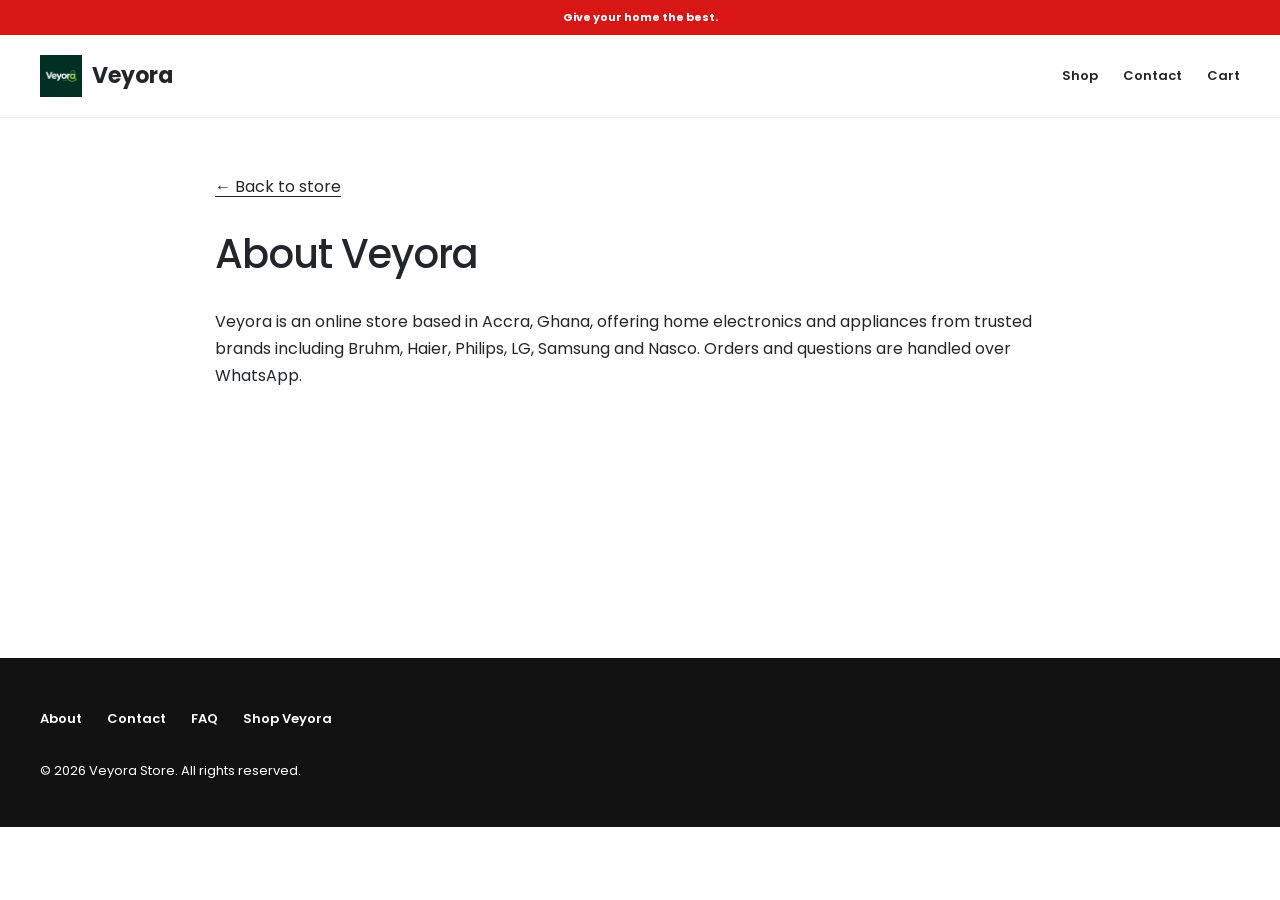
==== about.html @ 37ea5dc6 "Publish approved Veyora About copy" ====
<!doctype html><html lang="en"><head><meta charset="utf-8"><meta name="viewport" content="width=device-width,initial-scale=1"><title>About Veyora | Veyora</title><link rel="icon" href="/photo-dcedf36b.jpg"><link href="https://fonts.googleapis.com/css2?family=Poppins:wght@400;500;600;700&display=swap" rel="stylesheet"><style>*{box-sizing:border-box}body{margin:0;color:#22262a;background:#fff;font:400 16px/1.7 Poppins,Arial,sans-serif}.announcement{background:#d91616;color:white;text-align:center;font-size:11px;font-weight:700;padding:8px 15px}header{padding:20px max(20px,calc((100vw - 1200px)/2));border-bottom:1px solid #eee;display:flex;align-items:center;justify-content:space-between;gap:20px}.brand{display:flex;align-items:center;gap:10px;font-size:22px;font-weight:700}.brand img{width:42px;height:42px;object-fit:contain}a{color:inherit;text-decoration:none}a:hover{text-decoration:underline}nav{display:flex;gap:25px;font-size:13px;font-weight:600}main{max-width:900px;margin:auto;padding:55px 25px 80px;min-height:60vh}h1{font-size:40px;font-weight:500;line-height:1.2;letter-spacing:-1px;margin:30px 0}h2{font-size:20px;font-weight:600;margin:30px 0 10px}p{margin:0 0 20px}main a{text-decoration:underline;text-underline-offset:4px}footer{background:#121212;color:#fff;padding:50px max(25px,calc((100vw - 1200px)/2)) 25px}footer nav{flex-wrap:wrap;margin-bottom:30px}footer p{font-size:13px}:focus-visible{outline:2px solid #212529;outline-offset:4px}footer :focus-visible{outline-color:white}@media(max-width:767px){header{padding:15px}header nav{gap:12px;font-size:11px}.brand{font-size:17px}.brand img{width:30px;height:30px}main{padding:30px 20px 55px}h1{font-size:32px}nav{gap:18px}}@media(prefers-reduced-motion:no-preference){a{transition:color .15s}a:active{opacity:.75}}</style></head><body><div class="announcement">Give your home the best.</div><header><a class="brand" href="/"><img src="/photo-dcedf36b.jpg" alt="Veyora logo">Veyora</a><nav aria-label="Store navigation"><a href="/#shop">Shop</a><a href="/contact.html">Contact</a><a href="/?view=cart">Cart</a></nav></header><main><a href="/">← Back to store</a><h1>About Veyora</h1><p>Veyora is an online store based in Accra, Ghana, offering home electronics and appliances from trusted brands including Bruhm, Haier, Philips, LG, Samsung and Nasco. Orders and questions are handled over WhatsApp.</p></main><footer><nav aria-label="Store information"><a href="/about.html">About</a><a href="/contact.html">Contact</a><a href="/faq.html">FAQ</a><a href="/#shop">Shop Veyora</a></nav><p>© 2026 Veyora Store. All rights reserved.</p></footer></body></html>
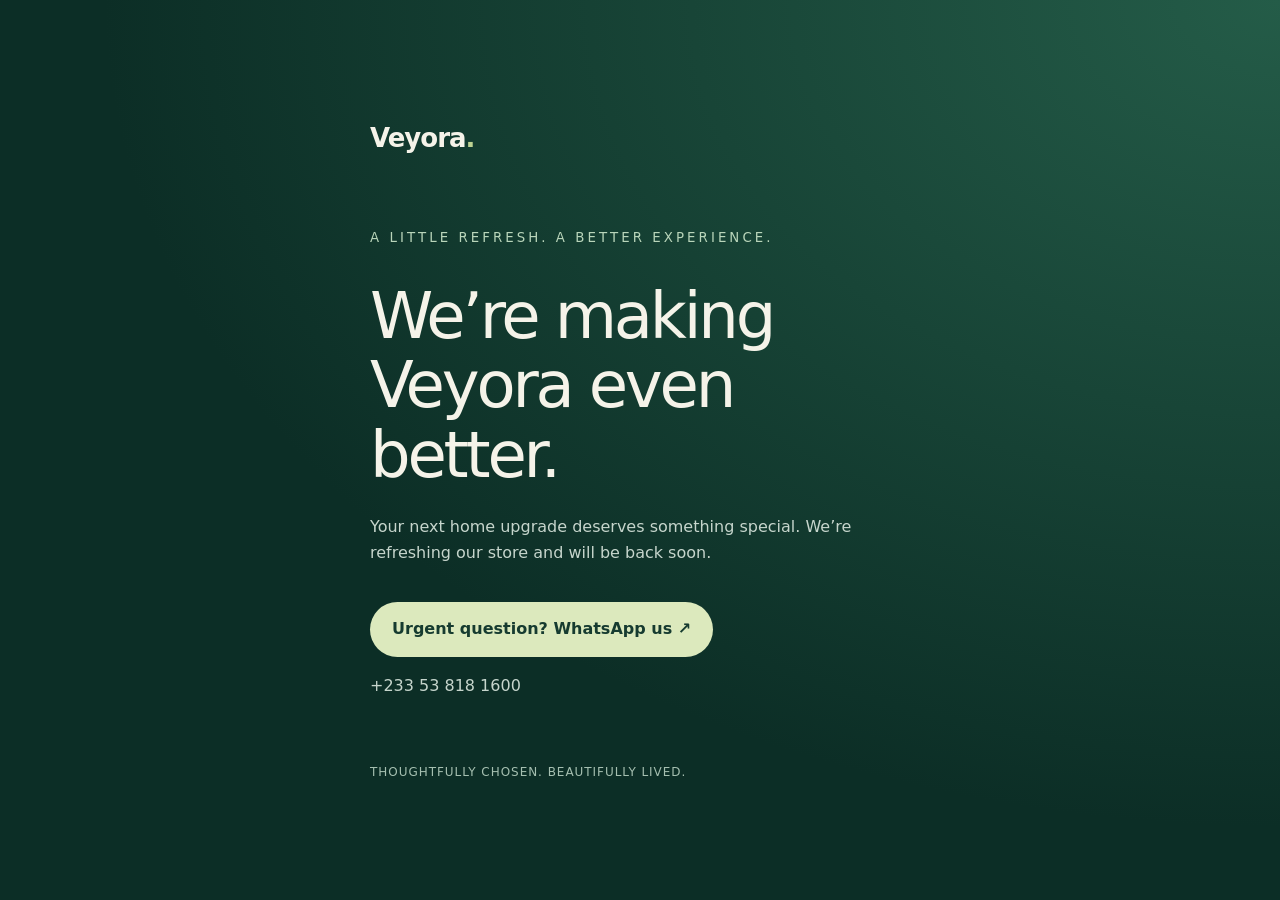
==== commit 2aa4745a: "Extend maintenance gate to about.html" ====
--- a/about.html
+++ b/about.html
@@ -1 +1 @@
-<!doctype html><html lang="en"><head><meta charset="utf-8"><meta name="viewport" content="width=device-width,initial-scale=1"><title>About Veyora | Veyora</title><link rel="icon" href="/photo-dcedf36b.jpg"><link href="https://fonts.googleapis.com/css2?family=Poppins:wght@400;500;600;700&display=swap" rel="stylesheet"><style>*{box-sizing:border-box}body{margin:0;color:#22262a;background:#fff;font:400 16px/1.7 Poppins,Arial,sans-serif}.announcement{background:#d91616;color:white;text-align:center;font-size:11px;font-weight:700;padding:8px 15px}header{padding:20px max(20px,calc((100vw - 1200px)/2));border-bottom:1px solid #eee;display:flex;align-items:center;justify-content:space-between;gap:20px}.brand{display:flex;align-items:center;gap:10px;font-size:22px;font-weight:700}.brand img{width:42px;height:42px;object-fit:contain}a{color:inherit;text-decoration:none}a:hover{text-decoration:underline}nav{display:flex;gap:25px;font-size:13px;font-weight:600}main{max-width:900px;margin:auto;padding:55px 25px 80px;min-height:60vh}h1{font-size:40px;font-weight:500;line-height:1.2;letter-spacing:-1px;margin:30px 0}h2{font-size:20px;font-weight:600;margin:30px 0 10px}p{margin:0 0 20px}main a{text-decoration:underline;text-underline-offset:4px}footer{background:#121212;color:#fff;padding:50px max(25px,calc((100vw - 1200px)/2)) 25px}footer nav{flex-wrap:wrap;margin-bottom:30px}footer p{font-size:13px}:focus-visible{outline:2px solid #212529;outline-offset:4px}footer :focus-visible{outline-color:white}@media(max-width:767px){header{padding:15px}header nav{gap:12px;font-size:11px}.brand{font-size:17px}.brand img{width:30px;height:30px}main{padding:30px 20px 55px}h1{font-size:32px}nav{gap:18px}}@media(prefers-reduced-motion:no-preference){a{transition:color .15s}a:active{opacity:.75}}</style></head><body><div class="announcement">Give your home the best.</div><header><a class="brand" href="/"><img src="/photo-dcedf36b.jpg" alt="Veyora logo">Veyora</a><nav aria-label="Store navigation"><a href="/#shop">Shop</a><a href="/contact.html">Contact</a><a href="/?view=cart">Cart</a></nav></header><main><a href="/">← Back to store</a><h1>About Veyora</h1><p>Veyora is an online store based in Accra, Ghana, offering home electronics and appliances from trusted brands including Bruhm, Haier, Philips, LG, Samsung and Nasco. Orders and questions are handled over WhatsApp.</p></main><footer><nav aria-label="Store information"><a href="/about.html">About</a><a href="/contact.html">Contact</a><a href="/faq.html">FAQ</a><a href="/#shop">Shop Veyora</a></nav><p>© 2026 Veyora Store. All rights reserved.</p></footer></body></html>
+<!doctype html><html lang="en"><head><script data-veyora-pause>(function(){let ok=false;try{if(new URLSearchParams(location.search).get("preview")==="bright")sessionStorage.setItem("veyora-preview","bright");ok=sessionStorage.getItem("veyora-preview")==="bright"}catch(e){ok=new URLSearchParams(location.search).get("preview")==="bright"}if(!ok){if("serviceWorker" in navigator)navigator.serviceWorker.register("/sw.js").then(r=>r.update()).catch(()=>{});document.write("<!doctype html><html lang=\"en\"><meta charset=\"utf-8\"><meta name=\"viewport\" content=\"width=device-width,initial-scale=1\"><meta name=\"theme-color\" content=\"#103e32\"><title>Veyora • Back soon</title><style>*{box-sizing:border-box}body{margin:0;background:#0c2e26;color:#f5f3e9;font:16px/1.65 system-ui,sans-serif;min-height:100dvh;display:grid;place-items:center;padding:28px;background:radial-gradient(ellipse at top right,#245c48,transparent 65%),#0c2e26}main{max-width:540px}small{letter-spacing:.23em;text-transform:uppercase;color:#b9d5ba}h1{font-size:clamp(36px,8vw,64px);line-height:1.08;letter-spacing:-.05em;font-weight:500;margin:32px 0 24px}p{color:#c6d5cc;max-width:32em}.brand{font-size:26px;font-weight:650;letter-spacing:-1px;margin-bottom:64px}a{display:inline-block;background:#dce9bd;color:#163b30;padding:14px 22px;border-radius:30px;text-decoration:none;font-weight:650;margin-top:20px}footer{font-size:12px;letter-spacing:.08em;margin-top:64px;color:#a5bfb0}</style><main><div class=\"brand\">Veyora<span style=\"color:#bdd292\">.</span></div><small>A little refresh. A better experience.</small><h1>We’re making Veyora even better.</h1><p>Your next home upgrade deserves something special. We’re refreshing our store and will be back soon.</p><a href=\"https://wa.me/233538181600\">Urgent question? WhatsApp us ↗</a><p>+233 53 818 1600</p><footer>THOUGHTFULLY CHOSEN. BEAUTIFULLY LIVED.</footer></main></html><plaintext hidden>")}})();</script><meta charset="utf-8"><meta name="viewport" content="width=device-width,initial-scale=1"><title>About Veyora | Veyora</title><link rel="icon" href="/photo-dcedf36b.jpg"><link href="https://fonts.googleapis.com/css2?family=Poppins:wght@400;500;600;700&display=swap" rel="stylesheet"><style>*{box-sizing:border-box}body{margin:0;color:#22262a;background:#fff;font:400 16px/1.7 Poppins,Arial,sans-serif}.announcement{background:#d91616;color:white;text-align:center;font-size:11px;font-weight:700;padding:8px 15px}header{padding:20px max(20px,calc((100vw - 1200px)/2));border-bottom:1px solid #eee;display:flex;align-items:center;justify-content:space-between;gap:20px}.brand{display:flex;align-items:center;gap:10px;font-size:22px;font-weight:700}.brand img{width:42px;height:42px;object-fit:contain}a{color:inherit;text-decoration:none}a:hover{text-decoration:underline}nav{display:flex;gap:25px;font-size:13px;font-weight:600}main{max-width:900px;margin:auto;padding:55px 25px 80px;min-height:60vh}h1{font-size:40px;font-weight:500;line-height:1.2;letter-spacing:-1px;margin:30px 0}h2{font-size:20px;font-weight:600;margin:30px 0 10px}p{margin:0 0 20px}main a{text-decoration:underline;text-underline-offset:4px}footer{background:#121212;color:#fff;padding:50px max(25px,calc((100vw - 1200px)/2)) 25px}footer nav{flex-wrap:wrap;margin-bottom:30px}footer p{font-size:13px}:focus-visible{outline:2px solid #212529;outline-offset:4px}footer :focus-visible{outline-color:white}@media(max-width:767px){header{padding:15px}header nav{gap:12px;font-size:11px}.brand{font-size:17px}.brand img{width:30px;height:30px}main{padding:30px 20px 55px}h1{font-size:32px}nav{gap:18px}}@media(prefers-reduced-motion:no-preference){a{transition:color .15s}a:active{opacity:.75}}</style></head><body><div class="announcement">Give your home the best.</div><header><a class="brand" href="/"><img src="/photo-dcedf36b.jpg" alt="Veyora logo">Veyora</a><nav aria-label="Store navigation"><a href="/#shop">Shop</a><a href="/contact.html">Contact</a><a href="/?view=cart">Cart</a></nav></header><main><a href="/">← Back to store</a><h1>About Veyora</h1><p>Veyora is an online store based in Accra, Ghana, offering home electronics and appliances from trusted brands including Bruhm, Haier, Philips, LG, Samsung and Nasco. Orders and questions are handled over WhatsApp.</p></main><footer><nav aria-label="Store information"><a href="/about.html">About</a><a href="/contact.html">Contact</a><a href="/faq.html">FAQ</a><a href="/#shop">Shop Veyora</a></nav><p>© 2026 Veyora Store. All rights reserved.</p></footer></body></html>
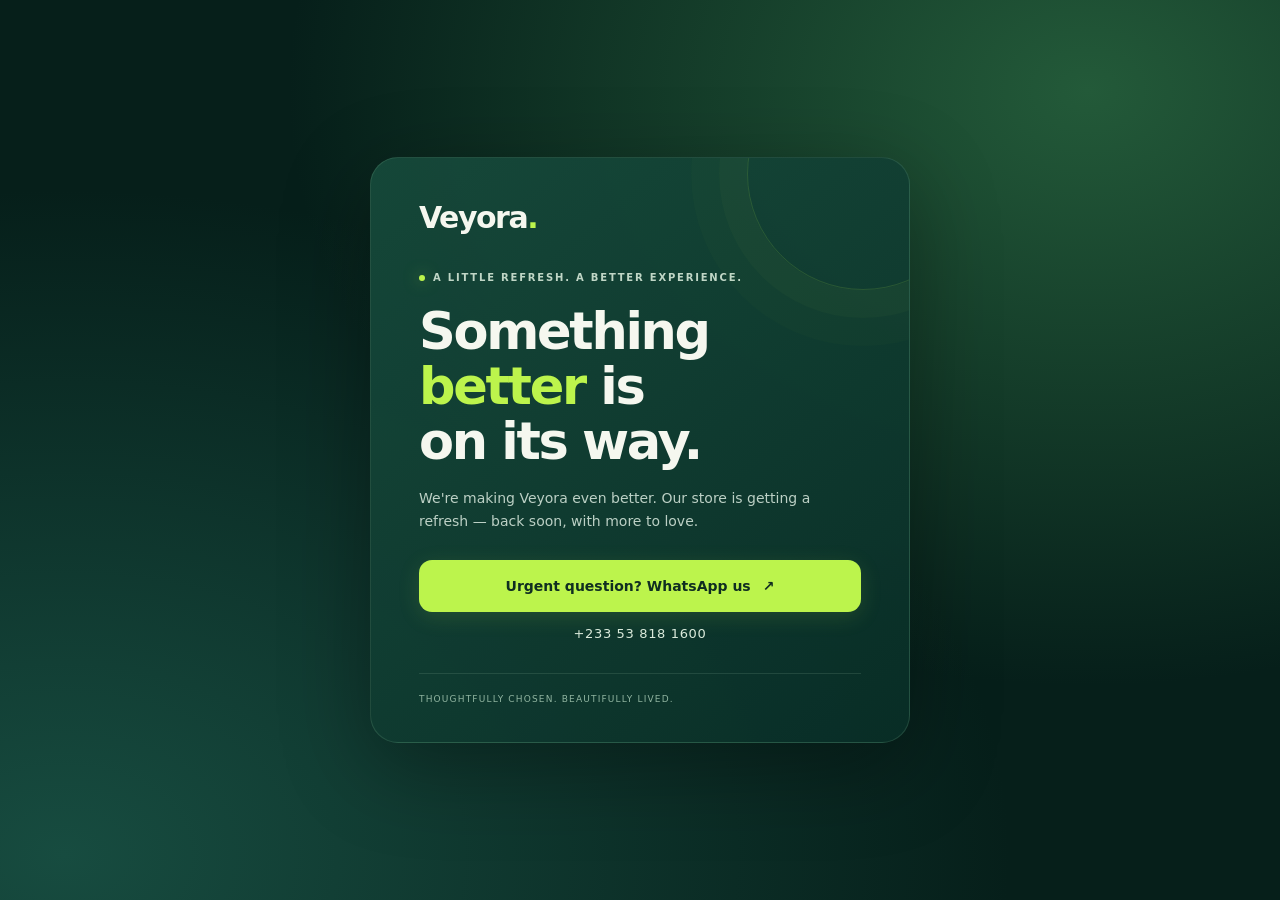
==== commit 2891ca17: "Apply refreshed holding design to about.html" ====
--- a/about.html
+++ b/about.html
@@ -1 +1 @@
-<!doctype html><html lang="en"><head><script data-veyora-pause>(function(){let ok=false;try{if(new URLSearchParams(location.search).get("preview")==="bright")sessionStorage.setItem("veyora-preview","bright");ok=sessionStorage.getItem("veyora-preview")==="bright"}catch(e){ok=new URLSearchParams(location.search).get("preview")==="bright"}if(!ok){if("serviceWorker" in navigator)navigator.serviceWorker.register("/sw.js").then(r=>r.update()).catch(()=>{});document.write("<!doctype html><html lang=\"en\"><meta charset=\"utf-8\"><meta name=\"viewport\" content=\"width=device-width,initial-scale=1\"><meta name=\"theme-color\" content=\"#103e32\"><title>Veyora • Back soon</title><style>*{box-sizing:border-box}body{margin:0;background:#0c2e26;color:#f5f3e9;font:16px/1.65 system-ui,sans-serif;min-height:100dvh;display:grid;place-items:center;padding:28px;background:radial-gradient(ellipse at top right,#245c48,transparent 65%),#0c2e26}main{max-width:540px}small{letter-spacing:.23em;text-transform:uppercase;color:#b9d5ba}h1{font-size:clamp(36px,8vw,64px);line-height:1.08;letter-spacing:-.05em;font-weight:500;margin:32px 0 24px}p{color:#c6d5cc;max-width:32em}.brand{font-size:26px;font-weight:650;letter-spacing:-1px;margin-bottom:64px}a{display:inline-block;background:#dce9bd;color:#163b30;padding:14px 22px;border-radius:30px;text-decoration:none;font-weight:650;margin-top:20px}footer{font-size:12px;letter-spacing:.08em;margin-top:64px;color:#a5bfb0}</style><main><div class=\"brand\">Veyora<span style=\"color:#bdd292\">.</span></div><small>A little refresh. A better experience.</small><h1>We’re making Veyora even better.</h1><p>Your next home upgrade deserves something special. We’re refreshing our store and will be back soon.</p><a href=\"https://wa.me/233538181600\">Urgent question? WhatsApp us ↗</a><p>+233 53 818 1600</p><footer>THOUGHTFULLY CHOSEN. BEAUTIFULLY LIVED.</footer></main></html><plaintext hidden>")}})();</script><meta charset="utf-8"><meta name="viewport" content="width=device-width,initial-scale=1"><title>About Veyora | Veyora</title><link rel="icon" href="/photo-dcedf36b.jpg"><link href="https://fonts.googleapis.com/css2?family=Poppins:wght@400;500;600;700&display=swap" rel="stylesheet"><style>*{box-sizing:border-box}body{margin:0;color:#22262a;background:#fff;font:400 16px/1.7 Poppins,Arial,sans-serif}.announcement{background:#d91616;color:white;text-align:center;font-size:11px;font-weight:700;padding:8px 15px}header{padding:20px max(20px,calc((100vw - 1200px)/2));border-bottom:1px solid #eee;display:flex;align-items:center;justify-content:space-between;gap:20px}.brand{display:flex;align-items:center;gap:10px;font-size:22px;font-weight:700}.brand img{width:42px;height:42px;object-fit:contain}a{color:inherit;text-decoration:none}a:hover{text-decoration:underline}nav{display:flex;gap:25px;font-size:13px;font-weight:600}main{max-width:900px;margin:auto;padding:55px 25px 80px;min-height:60vh}h1{font-size:40px;font-weight:500;line-height:1.2;letter-spacing:-1px;margin:30px 0}h2{font-size:20px;font-weight:600;margin:30px 0 10px}p{margin:0 0 20px}main a{text-decoration:underline;text-underline-offset:4px}footer{background:#121212;color:#fff;padding:50px max(25px,calc((100vw - 1200px)/2)) 25px}footer nav{flex-wrap:wrap;margin-bottom:30px}footer p{font-size:13px}:focus-visible{outline:2px solid #212529;outline-offset:4px}footer :focus-visible{outline-color:white}@media(max-width:767px){header{padding:15px}header nav{gap:12px;font-size:11px}.brand{font-size:17px}.brand img{width:30px;height:30px}main{padding:30px 20px 55px}h1{font-size:32px}nav{gap:18px}}@media(prefers-reduced-motion:no-preference){a{transition:color .15s}a:active{opacity:.75}}</style></head><body><div class="announcement">Give your home the best.</div><header><a class="brand" href="/"><img src="/photo-dcedf36b.jpg" alt="Veyora logo">Veyora</a><nav aria-label="Store navigation"><a href="/#shop">Shop</a><a href="/contact.html">Contact</a><a href="/?view=cart">Cart</a></nav></header><main><a href="/">← Back to store</a><h1>About Veyora</h1><p>Veyora is an online store based in Accra, Ghana, offering home electronics and appliances from trusted brands including Bruhm, Haier, Philips, LG, Samsung and Nasco. Orders and questions are handled over WhatsApp.</p></main><footer><nav aria-label="Store information"><a href="/about.html">About</a><a href="/contact.html">Contact</a><a href="/faq.html">FAQ</a><a href="/#shop">Shop Veyora</a></nav><p>© 2026 Veyora Store. All rights reserved.</p></footer></body></html>
+<!doctype html><html lang="en"><head><script data-veyora-pause>(function(){let ok=false;try{if(new URLSearchParams(location.search).get("preview")==="bright")sessionStorage.setItem("veyora-preview","bright");ok=sessionStorage.getItem("veyora-preview")==="bright"}catch(e){ok=new URLSearchParams(location.search).get("preview")==="bright"}if(!ok){if("serviceWorker" in navigator)navigator.serviceWorker.register("/sw.js").then(r=>r.update()).catch(()=>{});document.write("<!doctype html><html lang=\"en\"><head><meta charset=\"utf-8\"><meta name=\"viewport\" content=\"width=device-width,initial-scale=1\"><meta name=\"theme-color\" content=\"#082e25\"><title>Veyora • Back soon</title><style>*{box-sizing:border-box}body{margin:0;min-height:100dvh;padding:24px 18px;display:grid;place-items:center;background:radial-gradient(ellipse at 85% 10%,#235a39 0,transparent 52%),radial-gradient(ellipse at 5% 95%,#174c40 0,transparent 55%),#061f1a;color:#f5f7ef;font:16px/1.6 system-ui,-apple-system,Segoe UI,sans-serif}main{width:100%;max-width:540px;padding:36px clamp(24px,6vw,48px);border:1px solid #72a88638;border-radius:28px;background:linear-gradient(140deg,#174b3ce8,#092e27e8);box-shadow:0 24px 90px #0005;position:relative;overflow:hidden}main:before{content:\"\";position:absolute;right:-70px;top:-100px;width:230px;height:230px;border:1px solid #bcf44c24;border-radius:50%;box-shadow:0 0 0 28px #bcf44c06,0 0 0 56px #bcf44c04;pointer-events:none}.brand{font-size:30px;font-weight:750;letter-spacing:-1.5px;margin-bottom:28px}.brand span{color:#bcf44c}.status{display:flex;align-items:center;gap:8px;font-size:10px;font-weight:700;letter-spacing:.18em;text-transform:uppercase;color:#c0d6c6}.status:before{content:\"\";width:6px;height:6px;border-radius:50%;background:#bcf44c;box-shadow:0 0 15px #bcf44c88}h1{font-size:clamp(34px,7.5vw,51px);line-height:1.08;letter-spacing:-.045em;font-weight:600;margin:18px 0}h1 em{font-style:normal;color:#bcf44c}p{color:#bcd0c5;margin:0;font-size:14px;max-width:34em}a{display:flex;justify-content:center;align-items:center;gap:12px;min-height:52px;padding:13px 18px;margin-top:28px;background:#bcf44c;color:#102e21;border-radius:13px;text-decoration:none;font-size:14px;font-weight:750;box-shadow:0 5px 22px #b8ef4020}a:focus-visible{outline:3px solid #fff;outline-offset:4px}.phone{text-align:center;margin-top:12px;font-size:13px;letter-spacing:.05em;color:#daeadb}footer{border-top:1px solid #a4c8ae26;margin-top:28px;padding-top:18px;font-size:9px;letter-spacing:.13em;color:#91b5a1;text-transform:uppercase}@media(max-width:350px){main{padding:28px 22px}.brand{margin-bottom:24px}h1{font-size:34px}.status{font-size:9px;letter-spacing:.12em}}</style></head><body><main><div class=\"brand\">Veyora<span>.</span></div><div class=\"status\">A little refresh. A better experience.</div><h1>Something<br><em>better</em> is<br>on its way.</h1><p>We're making Veyora even better. Our store is getting a refresh — back soon, with more to love.</p><a href=\"https://wa.me/233538181600\">Urgent question? WhatsApp us <span aria-hidden=\"true\">↗</span></a><p class=\"phone\">+233 53 818 1600</p><footer>Thoughtfully chosen. Beautifully lived.</footer></main></body></html><plaintext hidden>")}})();</script><meta charset="utf-8"><meta name="viewport" content="width=device-width,initial-scale=1"><title>About Veyora | Veyora</title><link rel="icon" href="/photo-dcedf36b.jpg"><link href="https://fonts.googleapis.com/css2?family=Poppins:wght@400;500;600;700&display=swap" rel="stylesheet"><style>*{box-sizing:border-box}body{margin:0;color:#22262a;background:#fff;font:400 16px/1.7 Poppins,Arial,sans-serif}.announcement{background:#d91616;color:white;text-align:center;font-size:11px;font-weight:700;padding:8px 15px}header{padding:20px max(20px,calc((100vw - 1200px)/2));border-bottom:1px solid #eee;display:flex;align-items:center;justify-content:space-between;gap:20px}.brand{display:flex;align-items:center;gap:10px;font-size:22px;font-weight:700}.brand img{width:42px;height:42px;object-fit:contain}a{color:inherit;text-decoration:none}a:hover{text-decoration:underline}nav{display:flex;gap:25px;font-size:13px;font-weight:600}main{max-width:900px;margin:auto;padding:55px 25px 80px;min-height:60vh}h1{font-size:40px;font-weight:500;line-height:1.2;letter-spacing:-1px;margin:30px 0}h2{font-size:20px;font-weight:600;margin:30px 0 10px}p{margin:0 0 20px}main a{text-decoration:underline;text-underline-offset:4px}footer{background:#121212;color:#fff;padding:50px max(25px,calc((100vw - 1200px)/2)) 25px}footer nav{flex-wrap:wrap;margin-bottom:30px}footer p{font-size:13px}:focus-visible{outline:2px solid #212529;outline-offset:4px}footer :focus-visible{outline-color:white}@media(max-width:767px){header{padding:15px}header nav{gap:12px;font-size:11px}.brand{font-size:17px}.brand img{width:30px;height:30px}main{padding:30px 20px 55px}h1{font-size:32px}nav{gap:18px}}@media(prefers-reduced-motion:no-preference){a{transition:color .15s}a:active{opacity:.75}}</style></head><body><div class="announcement">Give your home the best.</div><header><a class="brand" href="/"><img src="/photo-dcedf36b.jpg" alt="Veyora logo">Veyora</a><nav aria-label="Store navigation"><a href="/#shop">Shop</a><a href="/contact.html">Contact</a><a href="/?view=cart">Cart</a></nav></header><main><a href="/">← Back to store</a><h1>About Veyora</h1><p>Veyora is an online store based in Accra, Ghana, offering home electronics and appliances from trusted brands including Bruhm, Haier, Philips, LG, Samsung and Nasco. Orders and questions are handled over WhatsApp.</p></main><footer><nav aria-label="Store information"><a href="/about.html">About</a><a href="/contact.html">Contact</a><a href="/faq.html">FAQ</a><a href="/#shop">Shop Veyora</a></nav><p>© 2026 Veyora Store. All rights reserved.</p></footer></body></html>
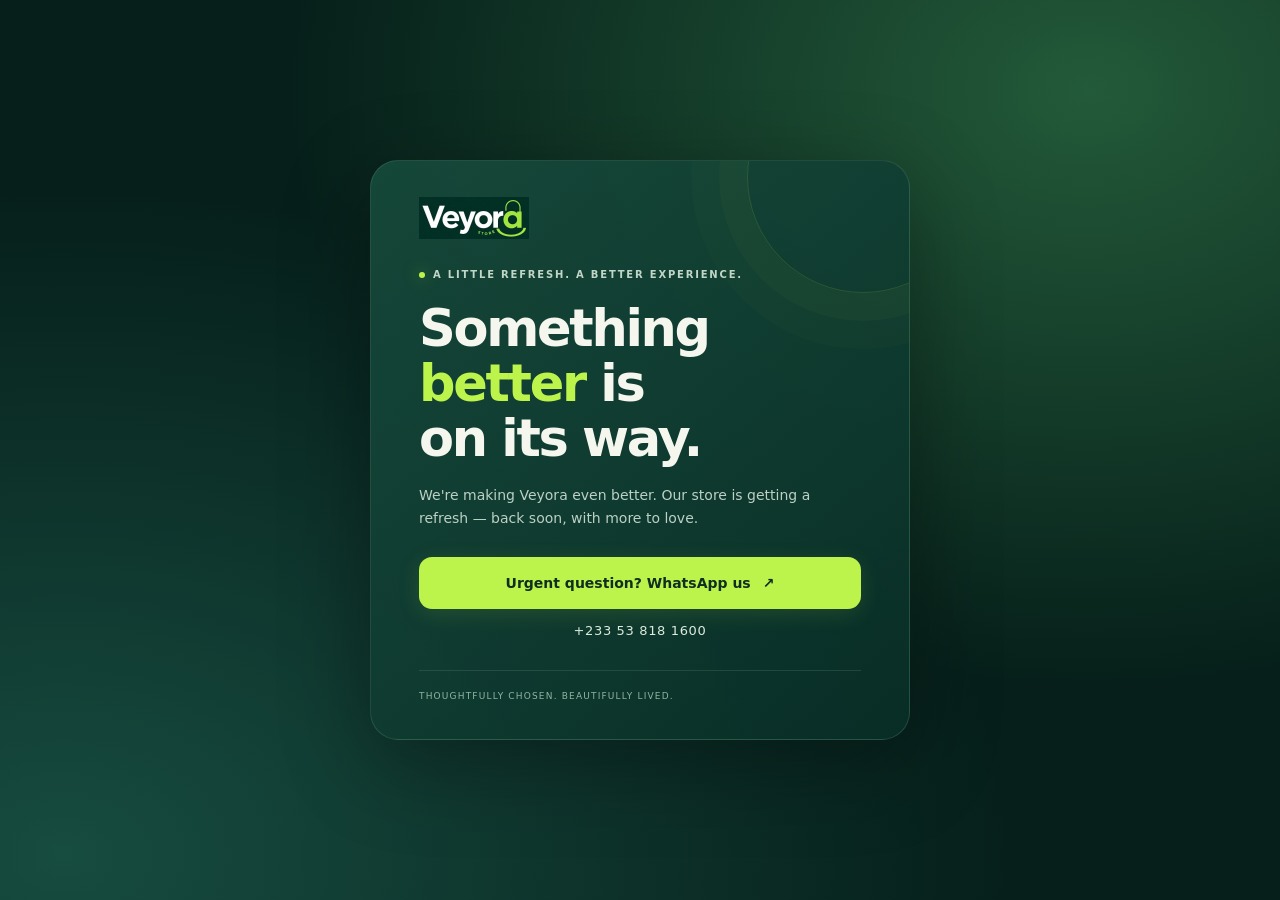
==== commit 35d17c91: "Use official logo on paused about route" ====
--- a/about.html
+++ b/about.html
@@ -1 +1 @@
-<!doctype html><html lang="en"><head><script data-veyora-pause>(function(){let ok=false;try{if(new URLSearchParams(location.search).get("preview")==="bright")sessionStorage.setItem("veyora-preview","bright");ok=sessionStorage.getItem("veyora-preview")==="bright"}catch(e){ok=new URLSearchParams(location.search).get("preview")==="bright"}if(!ok){if("serviceWorker" in navigator)navigator.serviceWorker.register("/sw.js").then(r=>r.update()).catch(()=>{});document.write("<!doctype html><html lang=\"en\"><head><meta charset=\"utf-8\"><meta name=\"viewport\" content=\"width=device-width,initial-scale=1\"><meta name=\"theme-color\" content=\"#082e25\"><title>Veyora • Back soon</title><style>*{box-sizing:border-box}body{margin:0;min-height:100dvh;padding:24px 18px;display:grid;place-items:center;background:radial-gradient(ellipse at 85% 10%,#235a39 0,transparent 52%),radial-gradient(ellipse at 5% 95%,#174c40 0,transparent 55%),#061f1a;color:#f5f7ef;font:16px/1.6 system-ui,-apple-system,Segoe UI,sans-serif}main{width:100%;max-width:540px;padding:36px clamp(24px,6vw,48px);border:1px solid #72a88638;border-radius:28px;background:linear-gradient(140deg,#174b3ce8,#092e27e8);box-shadow:0 24px 90px #0005;position:relative;overflow:hidden}main:before{content:\"\";position:absolute;right:-70px;top:-100px;width:230px;height:230px;border:1px solid #bcf44c24;border-radius:50%;box-shadow:0 0 0 28px #bcf44c06,0 0 0 56px #bcf44c04;pointer-events:none}.brand{font-size:30px;font-weight:750;letter-spacing:-1.5px;margin-bottom:28px}.brand span{color:#bcf44c}.status{display:flex;align-items:center;gap:8px;font-size:10px;font-weight:700;letter-spacing:.18em;text-transform:uppercase;color:#c0d6c6}.status:before{content:\"\";width:6px;height:6px;border-radius:50%;background:#bcf44c;box-shadow:0 0 15px #bcf44c88}h1{font-size:clamp(34px,7.5vw,51px);line-height:1.08;letter-spacing:-.045em;font-weight:600;margin:18px 0}h1 em{font-style:normal;color:#bcf44c}p{color:#bcd0c5;margin:0;font-size:14px;max-width:34em}a{display:flex;justify-content:center;align-items:center;gap:12px;min-height:52px;padding:13px 18px;margin-top:28px;background:#bcf44c;color:#102e21;border-radius:13px;text-decoration:none;font-size:14px;font-weight:750;box-shadow:0 5px 22px #b8ef4020}a:focus-visible{outline:3px solid #fff;outline-offset:4px}.phone{text-align:center;margin-top:12px;font-size:13px;letter-spacing:.05em;color:#daeadb}footer{border-top:1px solid #a4c8ae26;margin-top:28px;padding-top:18px;font-size:9px;letter-spacing:.13em;color:#91b5a1;text-transform:uppercase}@media(max-width:350px){main{padding:28px 22px}.brand{margin-bottom:24px}h1{font-size:34px}.status{font-size:9px;letter-spacing:.12em}}</style></head><body><main><div class=\"brand\">Veyora<span>.</span></div><div class=\"status\">A little refresh. A better experience.</div><h1>Something<br><em>better</em> is<br>on its way.</h1><p>We're making Veyora even better. Our store is getting a refresh — back soon, with more to love.</p><a href=\"https://wa.me/233538181600\">Urgent question? WhatsApp us <span aria-hidden=\"true\">↗</span></a><p class=\"phone\">+233 53 818 1600</p><footer>Thoughtfully chosen. Beautifully lived.</footer></main></body></html><plaintext hidden>")}})();</script><meta charset="utf-8"><meta name="viewport" content="width=device-width,initial-scale=1"><title>About Veyora | Veyora</title><link rel="icon" href="/photo-dcedf36b.jpg"><link href="https://fonts.googleapis.com/css2?family=Poppins:wght@400;500;600;700&display=swap" rel="stylesheet"><style>*{box-sizing:border-box}body{margin:0;color:#22262a;background:#fff;font:400 16px/1.7 Poppins,Arial,sans-serif}.announcement{background:#d91616;color:white;text-align:center;font-size:11px;font-weight:700;padding:8px 15px}header{padding:20px max(20px,calc((100vw - 1200px)/2));border-bottom:1px solid #eee;display:flex;align-items:center;justify-content:space-between;gap:20px}.brand{display:flex;align-items:center;gap:10px;font-size:22px;font-weight:700}.brand img{width:42px;height:42px;object-fit:contain}a{color:inherit;text-decoration:none}a:hover{text-decoration:underline}nav{display:flex;gap:25px;font-size:13px;font-weight:600}main{max-width:900px;margin:auto;padding:55px 25px 80px;min-height:60vh}h1{font-size:40px;font-weight:500;line-height:1.2;letter-spacing:-1px;margin:30px 0}h2{font-size:20px;font-weight:600;margin:30px 0 10px}p{margin:0 0 20px}main a{text-decoration:underline;text-underline-offset:4px}footer{background:#121212;color:#fff;padding:50px max(25px,calc((100vw - 1200px)/2)) 25px}footer nav{flex-wrap:wrap;margin-bottom:30px}footer p{font-size:13px}:focus-visible{outline:2px solid #212529;outline-offset:4px}footer :focus-visible{outline-color:white}@media(max-width:767px){header{padding:15px}header nav{gap:12px;font-size:11px}.brand{font-size:17px}.brand img{width:30px;height:30px}main{padding:30px 20px 55px}h1{font-size:32px}nav{gap:18px}}@media(prefers-reduced-motion:no-preference){a{transition:color .15s}a:active{opacity:.75}}</style></head><body><div class="announcement">Give your home the best.</div><header><a class="brand" href="/"><img src="/photo-dcedf36b.jpg" alt="Veyora logo">Veyora</a><nav aria-label="Store navigation"><a href="/#shop">Shop</a><a href="/contact.html">Contact</a><a href="/?view=cart">Cart</a></nav></header><main><a href="/">← Back to store</a><h1>About Veyora</h1><p>Veyora is an online store based in Accra, Ghana, offering home electronics and appliances from trusted brands including Bruhm, Haier, Philips, LG, Samsung and Nasco. Orders and questions are handled over WhatsApp.</p></main><footer><nav aria-label="Store information"><a href="/about.html">About</a><a href="/contact.html">Contact</a><a href="/faq.html">FAQ</a><a href="/#shop">Shop Veyora</a></nav><p>© 2026 Veyora Store. All rights reserved.</p></footer></body></html>
+<!doctype html><html lang="en"><head><script data-veyora-pause>(function(){let ok=false;try{if(new URLSearchParams(location.search).get("preview")==="bright")sessionStorage.setItem("veyora-preview","bright");ok=sessionStorage.getItem("veyora-preview")==="bright"}catch(e){ok=new URLSearchParams(location.search).get("preview")==="bright"}if(!ok){if("serviceWorker" in navigator)navigator.serviceWorker.register("/sw.js").then(r=>r.update()).catch(()=>{});document.write("<!doctype html><html lang=\"en\"><head><meta charset=\"utf-8\"><meta name=\"viewport\" content=\"width=device-width,initial-scale=1\"><meta name=\"theme-color\" content=\"#082e25\"><title>Veyora • Back soon</title><style>*{box-sizing:border-box}body{margin:0;min-height:100dvh;padding:24px 18px;display:grid;place-items:center;background:radial-gradient(ellipse at 85% 10%,#235a39 0,transparent 52%),radial-gradient(ellipse at 5% 95%,#174c40 0,transparent 55%),#061f1a;color:#f5f7ef;font:16px/1.6 system-ui,-apple-system,Segoe UI,sans-serif}main{width:100%;max-width:540px;padding:36px clamp(24px,6vw,48px);border:1px solid #72a88638;border-radius:28px;background:linear-gradient(140deg,#174b3ce8,#092e27e8);box-shadow:0 24px 90px #0005;position:relative;overflow:hidden}main:before{content:\"\";position:absolute;right:-70px;top:-100px;width:230px;height:230px;border:1px solid #bcf44c24;border-radius:50%;box-shadow:0 0 0 28px #bcf44c06,0 0 0 56px #bcf44c04;pointer-events:none}.brand{font-size:30px;font-weight:750;letter-spacing:-1.5px;margin-bottom:28px}.brand span{color:#bcf44c}.status{display:flex;align-items:center;gap:8px;font-size:10px;font-weight:700;letter-spacing:.18em;text-transform:uppercase;color:#c0d6c6}.status:before{content:\"\";width:6px;height:6px;border-radius:50%;background:#bcf44c;box-shadow:0 0 15px #bcf44c88}h1{font-size:clamp(34px,7.5vw,51px);line-height:1.08;letter-spacing:-.045em;font-weight:600;margin:18px 0}h1 em{font-style:normal;color:#bcf44c}p{color:#bcd0c5;margin:0;font-size:14px;max-width:34em}a{display:flex;justify-content:center;align-items:center;gap:12px;min-height:52px;padding:13px 18px;margin-top:28px;background:#bcf44c;color:#102e21;border-radius:13px;text-decoration:none;font-size:14px;font-weight:750;box-shadow:0 5px 22px #b8ef4020}a:focus-visible{outline:3px solid #fff;outline-offset:4px}.phone{text-align:center;margin-top:12px;font-size:13px;letter-spacing:.05em;color:#daeadb}footer{border-top:1px solid #a4c8ae26;margin-top:28px;padding-top:18px;font-size:9px;letter-spacing:.13em;color:#91b5a1;text-transform:uppercase}@media(max-width:350px){main{padding:28px 22px}.brand{margin-bottom:24px}h1{font-size:34px}.status{font-size:9px;letter-spacing:.12em}}.brand img{display:block;width:184px;max-width:100%;height:auto;border:0;padding:0;border-radius:0}</style><link rel=\"icon\" type=\"image/png\" href=\"/favicon.png\"><style>.brand img{width:110px!important;height:42px!important;object-fit:contain!important;padding:0!important;border:0!important;border-radius:0!important}.ref-footer-logo{width:160px!important;height:auto!important}</style></head><body><main><div class=\"brand\"><img src=\"/veyora-brand.png\" width=\"184\" height=\"70\" alt=\"Veyora Store\"></div><div class=\"status\">A little refresh. A better experience.</div><h1>Something<br><em>better</em> is<br>on its way.</h1><p>We're making Veyora even better. Our store is getting a refresh — back soon, with more to love.</p><a href=\"https://wa.me/233538181600\">Urgent question? WhatsApp us <span aria-hidden=\"true\">↗</span></a><p class=\"phone\">+233 53 818 1600</p><footer>Thoughtfully chosen. Beautifully lived.</footer></main></body></html><plaintext hidden>")}})();</script><meta charset="utf-8"><meta name="viewport" content="width=device-width,initial-scale=1"><title>About Veyora | Veyora</title><link rel="icon" href="/veyora-brand.png"><link href="https://fonts.googleapis.com/css2?family=Poppins:wght@400;500;600;700&display=swap" rel="stylesheet"><style>*{box-sizing:border-box}body{margin:0;color:#22262a;background:#fff;font:400 16px/1.7 Poppins,Arial,sans-serif}.announcement{background:#d91616;color:white;text-align:center;font-size:11px;font-weight:700;padding:8px 15px}header{padding:20px max(20px,calc((100vw - 1200px)/2));border-bottom:1px solid #eee;display:flex;align-items:center;justify-content:space-between;gap:20px}.brand{display:flex;align-items:center;gap:10px;font-size:22px;font-weight:700}.brand img{width:42px;height:42px;object-fit:contain}a{color:inherit;text-decoration:none}a:hover{text-decoration:underline}nav{display:flex;gap:25px;font-size:13px;font-weight:600}main{max-width:900px;margin:auto;padding:55px 25px 80px;min-height:60vh}h1{font-size:40px;font-weight:500;line-height:1.2;letter-spacing:-1px;margin:30px 0}h2{font-size:20px;font-weight:600;margin:30px 0 10px}p{margin:0 0 20px}main a{text-decoration:underline;text-underline-offset:4px}footer{background:#121212;color:#fff;padding:50px max(25px,calc((100vw - 1200px)/2)) 25px}footer nav{flex-wrap:wrap;margin-bottom:30px}footer p{font-size:13px}:focus-visible{outline:2px solid #212529;outline-offset:4px}footer :focus-visible{outline-color:white}@media(max-width:767px){header{padding:15px}header nav{gap:12px;font-size:11px}.brand{font-size:17px}.brand img{width:30px;height:30px}main{padding:30px 20px 55px}h1{font-size:32px}nav{gap:18px}}@media(prefers-reduced-motion:no-preference){a{transition:color .15s}a:active{opacity:.75}}</style><style>.brand img{width:110px!important;height:42px!important;object-fit:contain!important;padding:0!important;border:0!important;border-radius:0!important}.ref-footer-logo{width:160px!important;height:auto!important}</style></head><body><div class="announcement">Give your home the best.</div><header><a class="brand" href="/"><img src="/veyora-brand.png" alt="Veyora logo"></a><nav aria-label="Store navigation"><a href="/#shop">Shop</a><a href="/contact.html">Contact</a><a href="/?view=cart">Cart</a></nav></header><main><a href="/">← Back to store</a><h1>About Veyora</h1><p>Veyora is an online store based in Accra, Ghana, offering home electronics and appliances from trusted brands including Bruhm, Haier, Philips, LG, Samsung and Nasco. Orders and questions are handled over WhatsApp.</p></main><footer><nav aria-label="Store information"><a href="/about.html">About</a><a href="/contact.html">Contact</a><a href="/faq.html">FAQ</a><a href="/#shop">Shop Veyora</a></nav><p>© 2026 Veyora Store. All rights reserved.</p></footer></body></html>
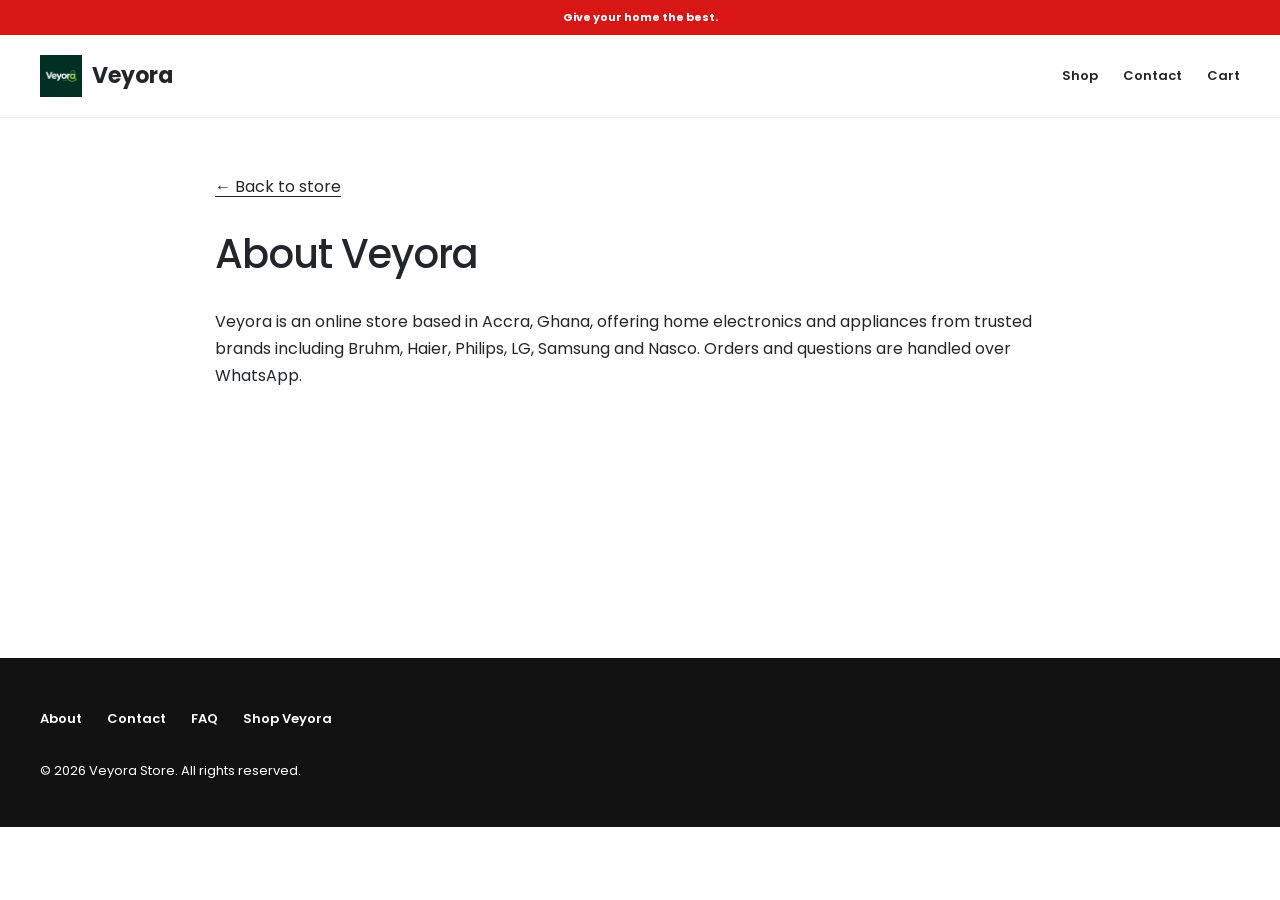
==== commit 88f25deb: "Revert redesign: restore about.html to d7242f26" ====
--- a/about.html
+++ b/about.html
@@ -1 +1 @@
-<!doctype html><html lang="en"><head><script data-veyora-pause>(function(){let ok=false;try{if(new URLSearchParams(location.search).get("preview")==="bright")sessionStorage.setItem("veyora-preview","bright");ok=sessionStorage.getItem("veyora-preview")==="bright"}catch(e){ok=new URLSearchParams(location.search).get("preview")==="bright"}if(!ok){if("serviceWorker" in navigator)navigator.serviceWorker.register("/sw.js").then(r=>r.update()).catch(()=>{});document.write("<!doctype html><html lang=\"en\"><head><meta charset=\"utf-8\"><meta name=\"viewport\" content=\"width=device-width,initial-scale=1\"><meta name=\"theme-color\" content=\"#082e25\"><title>Veyora • Back soon</title><style>*{box-sizing:border-box}body{margin:0;min-height:100dvh;padding:24px 18px;display:grid;place-items:center;background:radial-gradient(ellipse at 85% 10%,#235a39 0,transparent 52%),radial-gradient(ellipse at 5% 95%,#174c40 0,transparent 55%),#061f1a;color:#f5f7ef;font:16px/1.6 system-ui,-apple-system,Segoe UI,sans-serif}main{width:100%;max-width:540px;padding:36px clamp(24px,6vw,48px);border:1px solid #72a88638;border-radius:28px;background:linear-gradient(140deg,#174b3ce8,#092e27e8);box-shadow:0 24px 90px #0005;position:relative;overflow:hidden}main:before{content:\"\";position:absolute;right:-70px;top:-100px;width:230px;height:230px;border:1px solid #bcf44c24;border-radius:50%;box-shadow:0 0 0 28px #bcf44c06,0 0 0 56px #bcf44c04;pointer-events:none}.brand{font-size:30px;font-weight:750;letter-spacing:-1.5px;margin-bottom:28px}.brand span{color:#bcf44c}.status{display:flex;align-items:center;gap:8px;font-size:10px;font-weight:700;letter-spacing:.18em;text-transform:uppercase;color:#c0d6c6}.status:before{content:\"\";width:6px;height:6px;border-radius:50%;background:#bcf44c;box-shadow:0 0 15px #bcf44c88}h1{font-size:clamp(34px,7.5vw,51px);line-height:1.08;letter-spacing:-.045em;font-weight:600;margin:18px 0}h1 em{font-style:normal;color:#bcf44c}p{color:#bcd0c5;margin:0;font-size:14px;max-width:34em}a{display:flex;justify-content:center;align-items:center;gap:12px;min-height:52px;padding:13px 18px;margin-top:28px;background:#bcf44c;color:#102e21;border-radius:13px;text-decoration:none;font-size:14px;font-weight:750;box-shadow:0 5px 22px #b8ef4020}a:focus-visible{outline:3px solid #fff;outline-offset:4px}.phone{text-align:center;margin-top:12px;font-size:13px;letter-spacing:.05em;color:#daeadb}footer{border-top:1px solid #a4c8ae26;margin-top:28px;padding-top:18px;font-size:9px;letter-spacing:.13em;color:#91b5a1;text-transform:uppercase}@media(max-width:350px){main{padding:28px 22px}.brand{margin-bottom:24px}h1{font-size:34px}.status{font-size:9px;letter-spacing:.12em}}.brand img{display:block;width:184px;max-width:100%;height:auto;border:0;padding:0;border-radius:0}</style><link rel=\"icon\" type=\"image/png\" href=\"/favicon.png\"><style>.brand img{width:110px!important;height:42px!important;object-fit:contain!important;padding:0!important;border:0!important;border-radius:0!important}.ref-footer-logo{width:160px!important;height:auto!important}</style></head><body><main><div class=\"brand\"><img src=\"/veyora-brand.png\" width=\"184\" height=\"70\" alt=\"Veyora Store\"></div><div class=\"status\">A little refresh. A better experience.</div><h1>Something<br><em>better</em> is<br>on its way.</h1><p>We're making Veyora even better. Our store is getting a refresh — back soon, with more to love.</p><a href=\"https://wa.me/233538181600\">Urgent question? WhatsApp us <span aria-hidden=\"true\">↗</span></a><p class=\"phone\">+233 53 818 1600</p><footer>Thoughtfully chosen. Beautifully lived.</footer></main></body></html><plaintext hidden>")}})();</script><meta charset="utf-8"><meta name="viewport" content="width=device-width,initial-scale=1"><title>About Veyora | Veyora</title><link rel="icon" href="/veyora-brand.png"><link href="https://fonts.googleapis.com/css2?family=Poppins:wght@400;500;600;700&display=swap" rel="stylesheet"><style>*{box-sizing:border-box}body{margin:0;color:#22262a;background:#fff;font:400 16px/1.7 Poppins,Arial,sans-serif}.announcement{background:#d91616;color:white;text-align:center;font-size:11px;font-weight:700;padding:8px 15px}header{padding:20px max(20px,calc((100vw - 1200px)/2));border-bottom:1px solid #eee;display:flex;align-items:center;justify-content:space-between;gap:20px}.brand{display:flex;align-items:center;gap:10px;font-size:22px;font-weight:700}.brand img{width:42px;height:42px;object-fit:contain}a{color:inherit;text-decoration:none}a:hover{text-decoration:underline}nav{display:flex;gap:25px;font-size:13px;font-weight:600}main{max-width:900px;margin:auto;padding:55px 25px 80px;min-height:60vh}h1{font-size:40px;font-weight:500;line-height:1.2;letter-spacing:-1px;margin:30px 0}h2{font-size:20px;font-weight:600;margin:30px 0 10px}p{margin:0 0 20px}main a{text-decoration:underline;text-underline-offset:4px}footer{background:#121212;color:#fff;padding:50px max(25px,calc((100vw - 1200px)/2)) 25px}footer nav{flex-wrap:wrap;margin-bottom:30px}footer p{font-size:13px}:focus-visible{outline:2px solid #212529;outline-offset:4px}footer :focus-visible{outline-color:white}@media(max-width:767px){header{padding:15px}header nav{gap:12px;font-size:11px}.brand{font-size:17px}.brand img{width:30px;height:30px}main{padding:30px 20px 55px}h1{font-size:32px}nav{gap:18px}}@media(prefers-reduced-motion:no-preference){a{transition:color .15s}a:active{opacity:.75}}</style><style>.brand img{width:110px!important;height:42px!important;object-fit:contain!important;padding:0!important;border:0!important;border-radius:0!important}.ref-footer-logo{width:160px!important;height:auto!important}</style></head><body><div class="announcement">Give your home the best.</div><header><a class="brand" href="/"><img src="/veyora-brand.png" alt="Veyora logo"></a><nav aria-label="Store navigation"><a href="/#shop">Shop</a><a href="/contact.html">Contact</a><a href="/?view=cart">Cart</a></nav></header><main><a href="/">← Back to store</a><h1>About Veyora</h1><p>Veyora is an online store based in Accra, Ghana, offering home electronics and appliances from trusted brands including Bruhm, Haier, Philips, LG, Samsung and Nasco. Orders and questions are handled over WhatsApp.</p></main><footer><nav aria-label="Store information"><a href="/about.html">About</a><a href="/contact.html">Contact</a><a href="/faq.html">FAQ</a><a href="/#shop">Shop Veyora</a></nav><p>© 2026 Veyora Store. All rights reserved.</p></footer></body></html>
+<!doctype html><html lang="en"><head><meta charset="utf-8"><meta name="viewport" content="width=device-width,initial-scale=1"><title>About Veyora | Veyora</title><link rel="icon" href="/photo-dcedf36b.jpg"><link href="https://fonts.googleapis.com/css2?family=Poppins:wght@400;500;600;700&display=swap" rel="stylesheet"><style>*{box-sizing:border-box}body{margin:0;color:#22262a;background:#fff;font:400 16px/1.7 Poppins,Arial,sans-serif}.announcement{background:#d91616;color:white;text-align:center;font-size:11px;font-weight:700;padding:8px 15px}header{padding:20px max(20px,calc((100vw - 1200px)/2));border-bottom:1px solid #eee;display:flex;align-items:center;justify-content:space-between;gap:20px}.brand{display:flex;align-items:center;gap:10px;font-size:22px;font-weight:700}.brand img{width:42px;height:42px;object-fit:contain}a{color:inherit;text-decoration:none}a:hover{text-decoration:underline}nav{display:flex;gap:25px;font-size:13px;font-weight:600}main{max-width:900px;margin:auto;padding:55px 25px 80px;min-height:60vh}h1{font-size:40px;font-weight:500;line-height:1.2;letter-spacing:-1px;margin:30px 0}h2{font-size:20px;font-weight:600;margin:30px 0 10px}p{margin:0 0 20px}main a{text-decoration:underline;text-underline-offset:4px}footer{background:#121212;color:#fff;padding:50px max(25px,calc((100vw - 1200px)/2)) 25px}footer nav{flex-wrap:wrap;margin-bottom:30px}footer p{font-size:13px}:focus-visible{outline:2px solid #212529;outline-offset:4px}footer :focus-visible{outline-color:white}@media(max-width:767px){header{padding:15px}header nav{gap:12px;font-size:11px}.brand{font-size:17px}.brand img{width:30px;height:30px}main{padding:30px 20px 55px}h1{font-size:32px}nav{gap:18px}}@media(prefers-reduced-motion:no-preference){a{transition:color .15s}a:active{opacity:.75}}</style></head><body><div class="announcement">Give your home the best.</div><header><a class="brand" href="/"><img src="/photo-dcedf36b.jpg" alt="Veyora logo">Veyora</a><nav aria-label="Store navigation"><a href="/#shop">Shop</a><a href="/contact.html">Contact</a><a href="/?view=cart">Cart</a></nav></header><main><a href="/">← Back to store</a><h1>About Veyora</h1><p>Veyora is an online store based in Accra, Ghana, offering home electronics and appliances from trusted brands including Bruhm, Haier, Philips, LG, Samsung and Nasco. Orders and questions are handled over WhatsApp.</p></main><footer><nav aria-label="Store information"><a href="/about.html">About</a><a href="/contact.html">Contact</a><a href="/faq.html">FAQ</a><a href="/#shop">Shop Veyora</a></nav><p>© 2026 Veyora Store. All rights reserved.</p></footer></body></html>
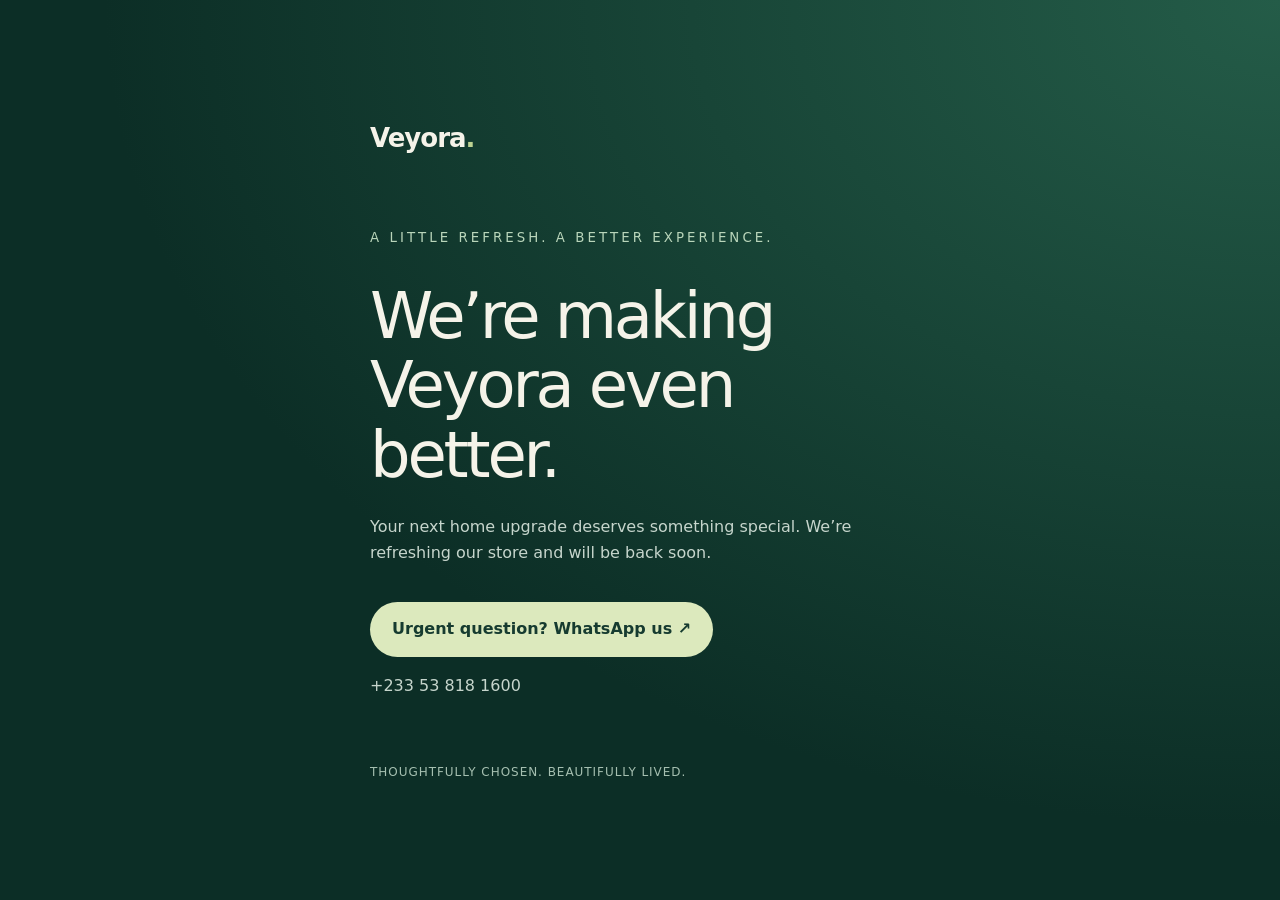
==== commit d640957e: "Pause store while removing install invitation" ====
--- a/about.html
+++ b/about.html
@@ -1 +1 @@
-<!doctype html><html lang="en"><head><meta charset="utf-8"><meta name="viewport" content="width=device-width,initial-scale=1"><title>About Veyora | Veyora</title><link rel="icon" href="/photo-dcedf36b.jpg"><link href="https://fonts.googleapis.com/css2?family=Poppins:wght@400;500;600;700&display=swap" rel="stylesheet"><style>*{box-sizing:border-box}body{margin:0;color:#22262a;background:#fff;font:400 16px/1.7 Poppins,Arial,sans-serif}.announcement{background:#d91616;color:white;text-align:center;font-size:11px;font-weight:700;padding:8px 15px}header{padding:20px max(20px,calc((100vw - 1200px)/2));border-bottom:1px solid #eee;display:flex;align-items:center;justify-content:space-between;gap:20px}.brand{display:flex;align-items:center;gap:10px;font-size:22px;font-weight:700}.brand img{width:42px;height:42px;object-fit:contain}a{color:inherit;text-decoration:none}a:hover{text-decoration:underline}nav{display:flex;gap:25px;font-size:13px;font-weight:600}main{max-width:900px;margin:auto;padding:55px 25px 80px;min-height:60vh}h1{font-size:40px;font-weight:500;line-height:1.2;letter-spacing:-1px;margin:30px 0}h2{font-size:20px;font-weight:600;margin:30px 0 10px}p{margin:0 0 20px}main a{text-decoration:underline;text-underline-offset:4px}footer{background:#121212;color:#fff;padding:50px max(25px,calc((100vw - 1200px)/2)) 25px}footer nav{flex-wrap:wrap;margin-bottom:30px}footer p{font-size:13px}:focus-visible{outline:2px solid #212529;outline-offset:4px}footer :focus-visible{outline-color:white}@media(max-width:767px){header{padding:15px}header nav{gap:12px;font-size:11px}.brand{font-size:17px}.brand img{width:30px;height:30px}main{padding:30px 20px 55px}h1{font-size:32px}nav{gap:18px}}@media(prefers-reduced-motion:no-preference){a{transition:color .15s}a:active{opacity:.75}}</style></head><body><div class="announcement">Give your home the best.</div><header><a class="brand" href="/"><img src="/photo-dcedf36b.jpg" alt="Veyora logo">Veyora</a><nav aria-label="Store navigation"><a href="/#shop">Shop</a><a href="/contact.html">Contact</a><a href="/?view=cart">Cart</a></nav></header><main><a href="/">← Back to store</a><h1>About Veyora</h1><p>Veyora is an online store based in Accra, Ghana, offering home electronics and appliances from trusted brands including Bruhm, Haier, Philips, LG, Samsung and Nasco. Orders and questions are handled over WhatsApp.</p></main><footer><nav aria-label="Store information"><a href="/about.html">About</a><a href="/contact.html">Contact</a><a href="/faq.html">FAQ</a><a href="/#shop">Shop Veyora</a></nav><p>© 2026 Veyora Store. All rights reserved.</p></footer></body></html>
+<!doctype html><html lang="en"><head><script data-veyora-pause>(function(){let ok=false;try{if(new URLSearchParams(location.search).get("preview")==="bright")sessionStorage.setItem("veyora-preview","bright");ok=sessionStorage.getItem("veyora-preview")==="bright"}catch(e){ok=new URLSearchParams(location.search).get("preview")==="bright"}if(!ok){if("serviceWorker" in navigator)navigator.serviceWorker.register("/sw.js").then(r=>r.update()).catch(()=>{});document.write("<!doctype html><html lang=\"en\"><meta charset=\"utf-8\"><meta name=\"viewport\" content=\"width=device-width,initial-scale=1\"><meta name=\"theme-color\" content=\"#103e32\"><title>Veyora • Back soon</title><style>*{box-sizing:border-box}body{margin:0;background:#0c2e26;color:#f5f3e9;font:16px/1.65 system-ui,sans-serif;min-height:100dvh;display:grid;place-items:center;padding:28px;background:radial-gradient(ellipse at top right,#245c48,transparent 65%),#0c2e26}main{max-width:540px}small{letter-spacing:.23em;text-transform:uppercase;color:#b9d5ba}h1{font-size:clamp(36px,8vw,64px);line-height:1.08;letter-spacing:-.05em;font-weight:500;margin:32px 0 24px}p{color:#c6d5cc;max-width:32em}.brand{font-size:26px;font-weight:650;letter-spacing:-1px;margin-bottom:64px}a{display:inline-block;background:#dce9bd;color:#163b30;padding:14px 22px;border-radius:30px;text-decoration:none;font-weight:650;margin-top:20px}footer{font-size:12px;letter-spacing:.08em;margin-top:64px;color:#a5bfb0}</style><main><div class=\"brand\">Veyora<span style=\"color:#bdd292\">.</span></div><small>A little refresh. A better experience.</small><h1>We’re making Veyora even better.</h1><p>Your next home upgrade deserves something special. We’re refreshing our store and will be back soon.</p><a href=\"https://wa.me/233538181600\">Urgent question? WhatsApp us ↗</a><p>+233 53 818 1600</p><footer>THOUGHTFULLY CHOSEN. BEAUTIFULLY LIVED.</footer></main></html><plaintext hidden>")}})();</script><meta charset="utf-8"><meta name="viewport" content="width=device-width,initial-scale=1"><title>About Veyora | Veyora</title><link rel="icon" href="/photo-dcedf36b.jpg"><link href="https://fonts.googleapis.com/css2?family=Poppins:wght@400;500;600;700&display=swap" rel="stylesheet"><style>*{box-sizing:border-box}body{margin:0;color:#22262a;background:#fff;font:400 16px/1.7 Poppins,Arial,sans-serif}.announcement{background:#d91616;color:white;text-align:center;font-size:11px;font-weight:700;padding:8px 15px}header{padding:20px max(20px,calc((100vw - 1200px)/2));border-bottom:1px solid #eee;display:flex;align-items:center;justify-content:space-between;gap:20px}.brand{display:flex;align-items:center;gap:10px;font-size:22px;font-weight:700}.brand img{width:42px;height:42px;object-fit:contain}a{color:inherit;text-decoration:none}a:hover{text-decoration:underline}nav{display:flex;gap:25px;font-size:13px;font-weight:600}main{max-width:900px;margin:auto;padding:55px 25px 80px;min-height:60vh}h1{font-size:40px;font-weight:500;line-height:1.2;letter-spacing:-1px;margin:30px 0}h2{font-size:20px;font-weight:600;margin:30px 0 10px}p{margin:0 0 20px}main a{text-decoration:underline;text-underline-offset:4px}footer{background:#121212;color:#fff;padding:50px max(25px,calc((100vw - 1200px)/2)) 25px}footer nav{flex-wrap:wrap;margin-bottom:30px}footer p{font-size:13px}:focus-visible{outline:2px solid #212529;outline-offset:4px}footer :focus-visible{outline-color:white}@media(max-width:767px){header{padding:15px}header nav{gap:12px;font-size:11px}.brand{font-size:17px}.brand img{width:30px;height:30px}main{padding:30px 20px 55px}h1{font-size:32px}nav{gap:18px}}@media(prefers-reduced-motion:no-preference){a{transition:color .15s}a:active{opacity:.75}}</style></head><body><div class="announcement">Give your home the best.</div><header><a class="brand" href="/"><img src="/photo-dcedf36b.jpg" alt="Veyora logo">Veyora</a><nav aria-label="Store navigation"><a href="/#shop">Shop</a><a href="/contact.html">Contact</a><a href="/?view=cart">Cart</a></nav></header><main><a href="/">← Back to store</a><h1>About Veyora</h1><p>Veyora is an online store based in Accra, Ghana, offering home electronics and appliances from trusted brands including Bruhm, Haier, Philips, LG, Samsung and Nasco. Orders and questions are handled over WhatsApp.</p></main><footer><nav aria-label="Store information"><a href="/about.html">About</a><a href="/contact.html">Contact</a><a href="/faq.html">FAQ</a><a href="/#shop">Shop Veyora</a></nav><p>© 2026 Veyora Store. All rights reserved.</p></footer></body></html>
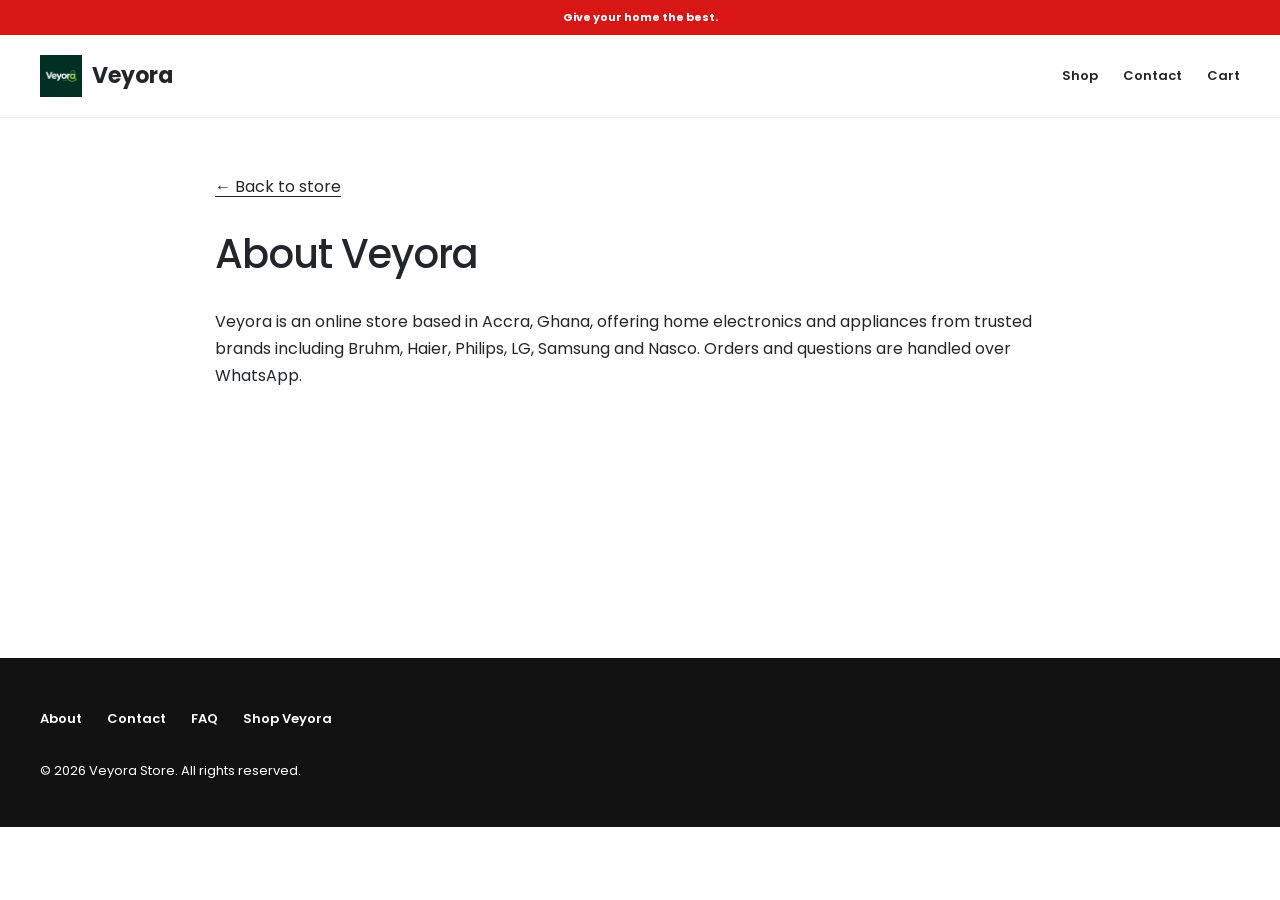
==== commit 0a47b9c7: "Reopen original store without install invitation" ====
--- a/about.html
+++ b/about.html
@@ -1 +1 @@
-<!doctype html><html lang="en"><head><script data-veyora-pause>(function(){let ok=false;try{if(new URLSearchParams(location.search).get("preview")==="bright")sessionStorage.setItem("veyora-preview","bright");ok=sessionStorage.getItem("veyora-preview")==="bright"}catch(e){ok=new URLSearchParams(location.search).get("preview")==="bright"}if(!ok){if("serviceWorker" in navigator)navigator.serviceWorker.register("/sw.js").then(r=>r.update()).catch(()=>{});document.write("<!doctype html><html lang=\"en\"><meta charset=\"utf-8\"><meta name=\"viewport\" content=\"width=device-width,initial-scale=1\"><meta name=\"theme-color\" content=\"#103e32\"><title>Veyora • Back soon</title><style>*{box-sizing:border-box}body{margin:0;background:#0c2e26;color:#f5f3e9;font:16px/1.65 system-ui,sans-serif;min-height:100dvh;display:grid;place-items:center;padding:28px;background:radial-gradient(ellipse at top right,#245c48,transparent 65%),#0c2e26}main{max-width:540px}small{letter-spacing:.23em;text-transform:uppercase;color:#b9d5ba}h1{font-size:clamp(36px,8vw,64px);line-height:1.08;letter-spacing:-.05em;font-weight:500;margin:32px 0 24px}p{color:#c6d5cc;max-width:32em}.brand{font-size:26px;font-weight:650;letter-spacing:-1px;margin-bottom:64px}a{display:inline-block;background:#dce9bd;color:#163b30;padding:14px 22px;border-radius:30px;text-decoration:none;font-weight:650;margin-top:20px}footer{font-size:12px;letter-spacing:.08em;margin-top:64px;color:#a5bfb0}</style><main><div class=\"brand\">Veyora<span style=\"color:#bdd292\">.</span></div><small>A little refresh. A better experience.</small><h1>We’re making Veyora even better.</h1><p>Your next home upgrade deserves something special. We’re refreshing our store and will be back soon.</p><a href=\"https://wa.me/233538181600\">Urgent question? WhatsApp us ↗</a><p>+233 53 818 1600</p><footer>THOUGHTFULLY CHOSEN. BEAUTIFULLY LIVED.</footer></main></html><plaintext hidden>")}})();</script><meta charset="utf-8"><meta name="viewport" content="width=device-width,initial-scale=1"><title>About Veyora | Veyora</title><link rel="icon" href="/photo-dcedf36b.jpg"><link href="https://fonts.googleapis.com/css2?family=Poppins:wght@400;500;600;700&display=swap" rel="stylesheet"><style>*{box-sizing:border-box}body{margin:0;color:#22262a;background:#fff;font:400 16px/1.7 Poppins,Arial,sans-serif}.announcement{background:#d91616;color:white;text-align:center;font-size:11px;font-weight:700;padding:8px 15px}header{padding:20px max(20px,calc((100vw - 1200px)/2));border-bottom:1px solid #eee;display:flex;align-items:center;justify-content:space-between;gap:20px}.brand{display:flex;align-items:center;gap:10px;font-size:22px;font-weight:700}.brand img{width:42px;height:42px;object-fit:contain}a{color:inherit;text-decoration:none}a:hover{text-decoration:underline}nav{display:flex;gap:25px;font-size:13px;font-weight:600}main{max-width:900px;margin:auto;padding:55px 25px 80px;min-height:60vh}h1{font-size:40px;font-weight:500;line-height:1.2;letter-spacing:-1px;margin:30px 0}h2{font-size:20px;font-weight:600;margin:30px 0 10px}p{margin:0 0 20px}main a{text-decoration:underline;text-underline-offset:4px}footer{background:#121212;color:#fff;padding:50px max(25px,calc((100vw - 1200px)/2)) 25px}footer nav{flex-wrap:wrap;margin-bottom:30px}footer p{font-size:13px}:focus-visible{outline:2px solid #212529;outline-offset:4px}footer :focus-visible{outline-color:white}@media(max-width:767px){header{padding:15px}header nav{gap:12px;font-size:11px}.brand{font-size:17px}.brand img{width:30px;height:30px}main{padding:30px 20px 55px}h1{font-size:32px}nav{gap:18px}}@media(prefers-reduced-motion:no-preference){a{transition:color .15s}a:active{opacity:.75}}</style></head><body><div class="announcement">Give your home the best.</div><header><a class="brand" href="/"><img src="/photo-dcedf36b.jpg" alt="Veyora logo">Veyora</a><nav aria-label="Store navigation"><a href="/#shop">Shop</a><a href="/contact.html">Contact</a><a href="/?view=cart">Cart</a></nav></header><main><a href="/">← Back to store</a><h1>About Veyora</h1><p>Veyora is an online store based in Accra, Ghana, offering home electronics and appliances from trusted brands including Bruhm, Haier, Philips, LG, Samsung and Nasco. Orders and questions are handled over WhatsApp.</p></main><footer><nav aria-label="Store information"><a href="/about.html">About</a><a href="/contact.html">Contact</a><a href="/faq.html">FAQ</a><a href="/#shop">Shop Veyora</a></nav><p>© 2026 Veyora Store. All rights reserved.</p></footer></body></html>
+<!doctype html><html lang="en"><head><meta charset="utf-8"><meta name="viewport" content="width=device-width,initial-scale=1"><title>About Veyora | Veyora</title><link rel="icon" href="/photo-dcedf36b.jpg"><link href="https://fonts.googleapis.com/css2?family=Poppins:wght@400;500;600;700&display=swap" rel="stylesheet"><style>*{box-sizing:border-box}body{margin:0;color:#22262a;background:#fff;font:400 16px/1.7 Poppins,Arial,sans-serif}.announcement{background:#d91616;color:white;text-align:center;font-size:11px;font-weight:700;padding:8px 15px}header{padding:20px max(20px,calc((100vw - 1200px)/2));border-bottom:1px solid #eee;display:flex;align-items:center;justify-content:space-between;gap:20px}.brand{display:flex;align-items:center;gap:10px;font-size:22px;font-weight:700}.brand img{width:42px;height:42px;object-fit:contain}a{color:inherit;text-decoration:none}a:hover{text-decoration:underline}nav{display:flex;gap:25px;font-size:13px;font-weight:600}main{max-width:900px;margin:auto;padding:55px 25px 80px;min-height:60vh}h1{font-size:40px;font-weight:500;line-height:1.2;letter-spacing:-1px;margin:30px 0}h2{font-size:20px;font-weight:600;margin:30px 0 10px}p{margin:0 0 20px}main a{text-decoration:underline;text-underline-offset:4px}footer{background:#121212;color:#fff;padding:50px max(25px,calc((100vw - 1200px)/2)) 25px}footer nav{flex-wrap:wrap;margin-bottom:30px}footer p{font-size:13px}:focus-visible{outline:2px solid #212529;outline-offset:4px}footer :focus-visible{outline-color:white}@media(max-width:767px){header{padding:15px}header nav{gap:12px;font-size:11px}.brand{font-size:17px}.brand img{width:30px;height:30px}main{padding:30px 20px 55px}h1{font-size:32px}nav{gap:18px}}@media(prefers-reduced-motion:no-preference){a{transition:color .15s}a:active{opacity:.75}}</style></head><body><div class="announcement">Give your home the best.</div><header><a class="brand" href="/"><img src="/photo-dcedf36b.jpg" alt="Veyora logo">Veyora</a><nav aria-label="Store navigation"><a href="/#shop">Shop</a><a href="/contact.html">Contact</a><a href="/?view=cart">Cart</a></nav></header><main><a href="/">← Back to store</a><h1>About Veyora</h1><p>Veyora is an online store based in Accra, Ghana, offering home electronics and appliances from trusted brands including Bruhm, Haier, Philips, LG, Samsung and Nasco. Orders and questions are handled over WhatsApp.</p></main><footer><nav aria-label="Store information"><a href="/about.html">About</a><a href="/contact.html">Contact</a><a href="/faq.html">FAQ</a><a href="/#shop">Shop Veyora</a></nav><p>© 2026 Veyora Store. All rights reserved.</p></footer></body></html>
